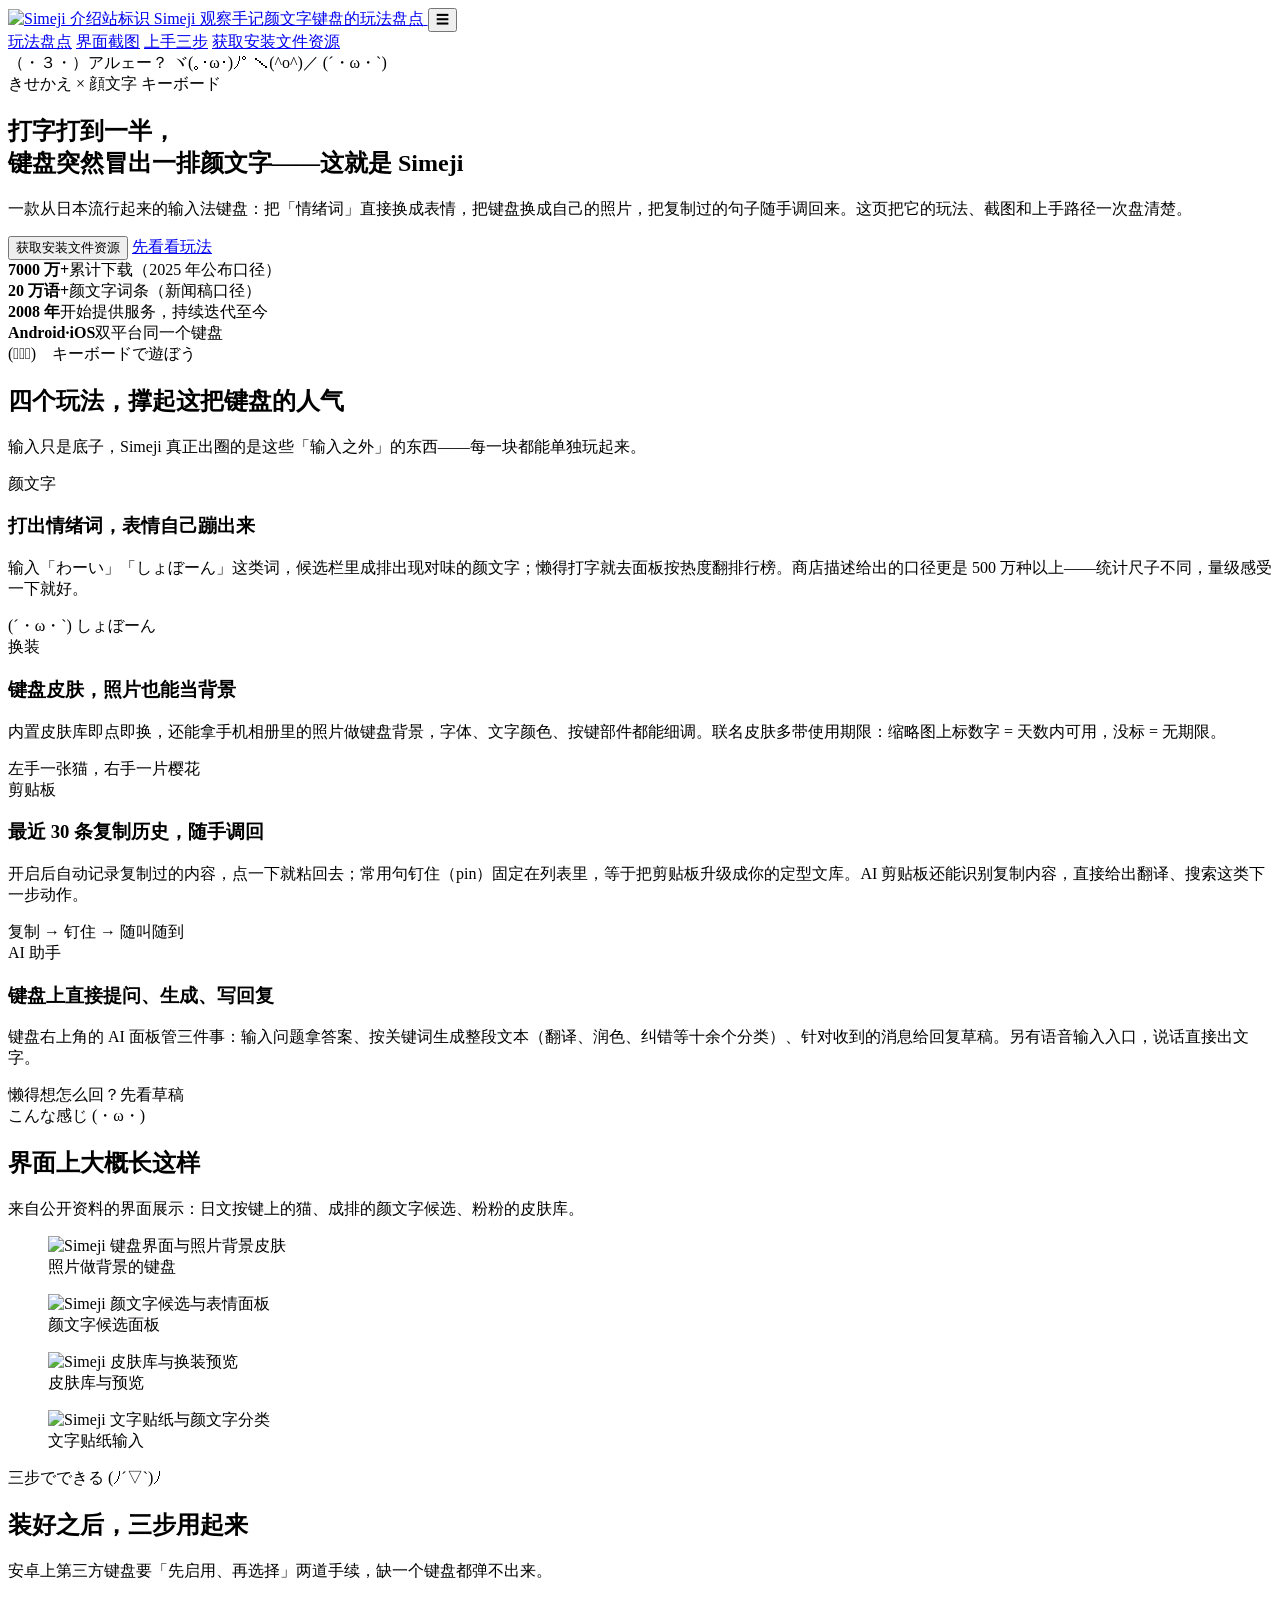
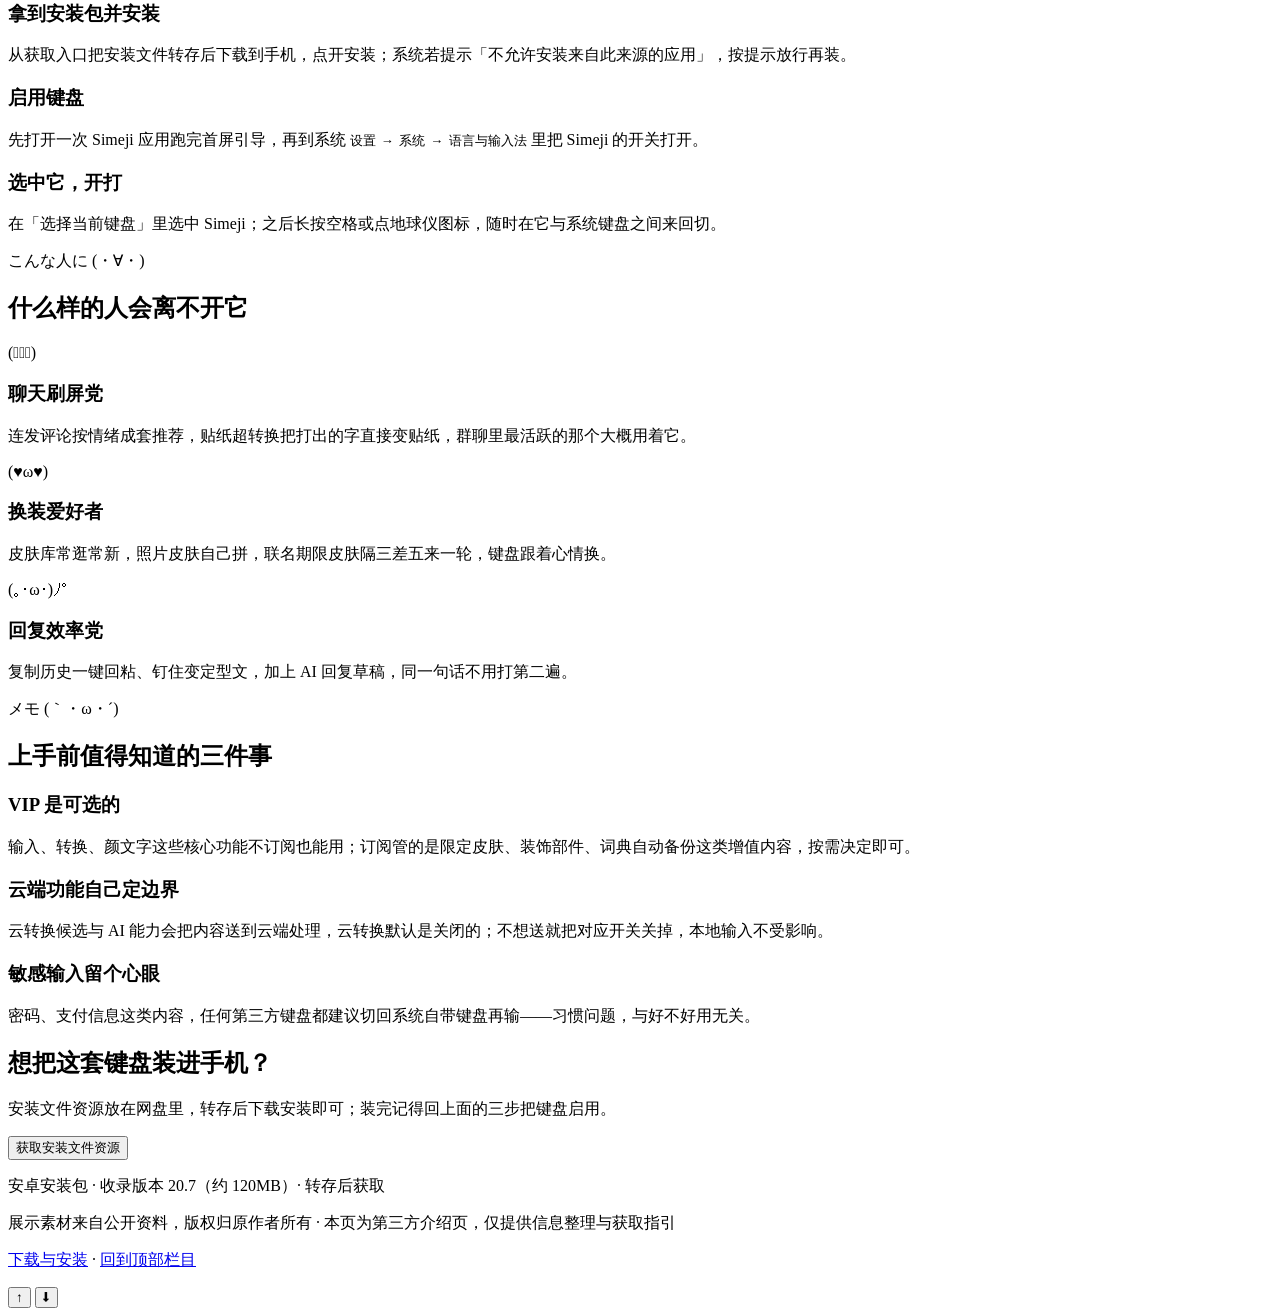
==== index.html @ 94d5c92c "update" ====
<!DOCTYPE html>
<html lang="zh-CN">
<head>
<meta charset="UTF-8">
<meta name="viewport" content="width=device-width, initial-scale=1.0">
<title>Simeji 是款什么键盘？颜文字、换装、剪贴板玩法一次看明白</title>
<meta name="description" content="Simeji 是一款在日本流行的颜文字键盘应用：打出情绪词就蹦表情、照片能当键盘背景、剪贴板自动记 30 条历史。这里用一页盘点它的玩法与上手路径，并附安装文件资源的获取入口。">
<link rel="icon" type="image/svg+xml" href="/assets/img/favicon.svg">
<link rel="preconnect" href="https://fonts.googleapis.com">
<link rel="preconnect" href="https://fonts.gstatic.com" crossorigin>
<link href="https://fonts.googleapis.com/css2?family=Zen+Maru+Gothic:wght@500;700;800&family=Noto+Sans+SC:wght@400;600;700;800&display=swap" rel="stylesheet">
<link rel="stylesheet" href="/assets/css/style.css">
</head>
<body>

<header class="site-header">
  <div class="header-inner">
    <a class="brand" href="/">
      <img src="/assets/img/favicon.svg" alt="Simeji 介绍站标识" width="38" height="38">
      <span class="name">Simeji 观察手记<span class="tag">颜文字键盘的玩法盘点</span></span>
    </a>
    <button class="nav-toggle" aria-label="展开菜单" aria-expanded="false">☰</button>
    <nav class="main-nav">
      <a href="#features">玩法盘点</a>
      <a href="#shots">界面截图</a>
      <a href="#steps">上手三步</a>
      <a class="nav-cta" href="/download.html">获取安装文件资源</a>
    </nav>
  </div>
</header>

<section class="hero">
  <span class="kaomoji-float k1">（・３・）アルェー？</span>
  <span class="kaomoji-float k2">ヾ(｡･ω･)ﾉﾟ</span>
  <span class="kaomoji-float k3">＼(^o^)／</span>
  <span class="kaomoji-float k4">(´・ω・`)</span>
  <div class="wrap">
    <span class="hero-badge">きせかえ × 顔文字 キーボード</span>
    <h1>打字打到一半，<br>键盘突然<span class="hl">冒出一排颜文字</span>——这就是 Simeji</h1>
    <p class="lead">一款从日本流行起来的输入法键盘：把「情绪词」直接换成表情，把键盘换成自己的照片，把复制过的句子随手调回来。这页把它的玩法、截图和上手路径一次盘清楚。</p>
    <div class="hero-actions">
      <button class="btn btn-primary" data-link="download">获取安装文件资源</button>
      <a class="btn btn-ghost" href="#features">先看看玩法</a>
    </div>
  </div>
</section>

<div class="stats">
  <div class="wrap stats-grid">
    <div class="stat"><b>7000 万+</b><span>累计下载（2025 年公布口径）</span></div>
    <div class="stat"><b>20 万语+</b><span>颜文字词条（新闻稿口径）</span></div>
    <div class="stat"><b>2008 年</b><span>开始提供服务，持续迭代至今</span></div>
    <div class="stat"><b>Android·iOS</b><span>双平台同一个键盘</span></div>
  </div>
</div>

<section class="block" id="features">
  <div class="wrap">
    <div class="block-head reveal">
      <span class="kao">(ﾟ∀ﾟ)　キーボードで遊ぼう</span>
      <h2>四个玩法，撑起这把键盘的人气</h2>
      <p>输入只是底子，Simeji 真正出圈的是这些「输入之外」的东西——每一块都能单独玩起来。</p>
    </div>
    <div class="feature-grid">
      <article class="feature-card reveal">
        <span class="emoji-seal">颜文字</span>
        <h3>打出情绪词，表情自己蹦出来</h3>
        <p>输入「わーい」「しょぼーん」这类词，候选栏里成排出现对味的颜文字；懒得打字就去面板按热度翻排行榜。商店描述给出的口径更是 500 万种以上——统计尺子不同，量级感受一下就好。</p>
        <span class="face">(´・ω・`) しょぼーん</span>
      </article>
      <article class="feature-card reveal">
        <span class="emoji-seal">换装</span>
        <h3>键盘皮肤，照片也能当背景</h3>
        <p>内置皮肤库即点即换，还能拿手机相册里的照片做键盘背景，字体、文字颜色、按键部件都能细调。联名皮肤多带使用期限：缩略图上标数字 = 天数内可用，没标 = 无期限。</p>
        <span class="face">左手一张猫，右手一片樱花</span>
      </article>
      <article class="feature-card reveal">
        <span class="emoji-seal">剪贴板</span>
        <h3>最近 30 条复制历史，随手调回</h3>
        <p>开启后自动记录复制过的内容，点一下就粘回去；常用句钉住（pin）固定在列表里，等于把剪贴板升级成你的定型文库。AI 剪贴板还能识别复制内容，直接给出翻译、搜索这类下一步动作。</p>
        <span class="face">复制 → 钉住 → 随叫随到</span>
      </article>
      <article class="feature-card reveal">
        <span class="emoji-seal">AI 助手</span>
        <h3>键盘上直接提问、生成、写回复</h3>
        <p>键盘右上角的 AI 面板管三件事：输入问题拿答案、按关键词生成整段文本（翻译、润色、纠错等十余个分类）、针对收到的消息给回复草稿。另有语音输入入口，说话直接出文字。</p>
        <span class="face">懒得想怎么回？先看草稿</span>
      </article>
    </div>
  </div>
</section>

<section class="shots block" id="shots">
  <div class="wrap">
    <div class="block-head reveal">
      <span class="kao">こんな感じ (・ω・)</span>
      <h2>界面上大概长这样</h2>
      <p>来自公开资料的界面展示：日文按键上的猫、成排的颜文字候选、粉粉的皮肤库。</p>
    </div>
    <div class="shots-grid">
      <figure class="shot-card reveal">
        <img src="/assets/img/shot-keyboard.jpg" alt="Simeji 键盘界面与照片背景皮肤" width="480" height="800" loading="lazy">
        <figcaption>照片做背景的键盘</figcaption>
      </figure>
      <figure class="shot-card reveal">
        <img src="/assets/img/shot-kaomoji.jpg" alt="Simeji 颜文字候选与表情面板" width="480" height="800" loading="lazy">
        <figcaption>颜文字候选面板</figcaption>
      </figure>
      <figure class="shot-card reveal">
        <img src="/assets/img/shot-skin.jpg" alt="Simeji 皮肤库与换装预览" width="480" height="800" loading="lazy">
        <figcaption>皮肤库与预览</figcaption>
      </figure>
      <figure class="shot-card reveal">
        <img src="/assets/img/shot-stamp.jpg" alt="Simeji 文字贴纸与颜文字分类" width="480" height="800" loading="lazy">
        <figcaption>文字贴纸输入</figcaption>
      </figure>
    </div>
  </div>
</section>

<section class="block" id="steps">
  <div class="wrap">
    <div class="block-head reveal">
      <span class="kao">三步でできる (ﾉ´▽`)ﾉ</span>
      <h2>装好之后，三步用起来</h2>
      <p>安卓上第三方键盘要「先启用、再选择」两道手续，缺一个键盘都弹不出来。</p>
    </div>
    <div class="steps-list">
      <div class="step reveal">
        <h3>拿到安装包并安装</h3>
        <p>从获取入口把安装文件转存后下载到手机，点开安装；系统若提示「不允许安装来自此来源的应用」，按提示放行再装。</p>
      </div>
      <div class="step reveal">
        <h3>启用键盘</h3>
        <p>先打开一次 Simeji 应用跑完首屏引导，再到系统 <code>设置 → 系统 → 语言与输入法</code> 里把 Simeji 的开关打开。</p>
      </div>
      <div class="step reveal">
        <h3>选中它，开打</h3>
        <p>在「选择当前键盘」里选中 Simeji；之后长按空格或点地球仪图标，随时在它与系统键盘之间来回切。</p>
      </div>
    </div>
  </div>
</section>

<section class="crowd-band block">
  <div class="wrap">
    <div class="block-head reveal">
      <span class="kao">こんな人に (・∀・)</span>
      <h2>什么样的人会离不开它</h2>
    </div>
    <div class="crowd-grid">
      <div class="crowd-card reveal">
        <span class="face">(ﾟ∀ﾟ)</span>
        <h3>聊天刷屏党</h3>
        <p>连发评论按情绪成套推荐，贴纸超转换把打出的字直接变贴纸，群聊里最活跃的那个大概用着它。</p>
      </div>
      <div class="crowd-card reveal">
        <span class="face">(♥ω♥)</span>
        <h3>换装爱好者</h3>
        <p>皮肤库常逛常新，照片皮肤自己拼，联名期限皮肤隔三差五来一轮，键盘跟着心情换。</p>
      </div>
      <div class="crowd-card reveal">
        <span class="face">(｡･ω･)ﾉﾟ</span>
        <h3>回复效率党</h3>
        <p>复制历史一键回粘、钉住变定型文，加上 AI 回复草稿，同一句话不用打第二遍。</p>
      </div>
    </div>
  </div>
</section>

<section class="block">
  <div class="wrap">
    <div class="block-head reveal">
      <span class="kao">メモ (｀・ω・´)</span>
      <h2>上手前值得知道的三件事</h2>
    </div>
    <div class="tips-grid">
      <div class="tip reveal">
        <h3>VIP 是可选的</h3>
        <p>输入、转换、颜文字这些核心功能不订阅也能用；订阅管的是限定皮肤、装饰部件、词典自动备份这类增值内容，按需决定即可。</p>
      </div>
      <div class="tip reveal">
        <h3>云端功能自己定边界</h3>
        <p>云转换候选与 AI 能力会把内容送到云端处理，云转换默认是关闭的；不想送就把对应开关关掉，本地输入不受影响。</p>
      </div>
      <div class="tip reveal">
        <h3>敏感输入留个心眼</h3>
        <p>密码、支付信息这类内容，任何第三方键盘都建议切回系统自带键盘再输——习惯问题，与好不好用无关。</p>
      </div>
    </div>
  </div>
</section>

<section class="block">
  <div class="wrap">
    <div class="get-box reveal">
      <h2>想把这套键盘装进手机？</h2>
      <p>安装文件资源放在网盘里，转存后下载安装即可；装完记得回上面的三步把键盘启用。</p>
      <button class="btn btn-primary" data-link="download">获取安装文件资源</button>
      <p class="get-note">安卓安装包 · 收录版本 20.7（约 120MB）· 转存后获取</p>
    </div>
  </div>
</section>

<footer class="site-footer">
  <div class="wrap">
    <p>展示素材来自公开资料，版权归原作者所有 · 本页为第三方介绍页，仅提供信息整理与获取指引</p>
    <p class="foot-links"><a href="/download.html">下载与安装</a> · <a href="/">回到顶部栏目</a></p>
  </div>
</footer>

<div class="float-btns">
  <button class="float-btn top" aria-label="返回顶部">↑</button>
  <button class="float-btn dl" data-link="download" aria-label="获取安装文件资源">⬇</button>
</div>

<script src="/assets/js/links.js"></script>
<script src="/assets/js/app.js"></script>
</body>
</html>
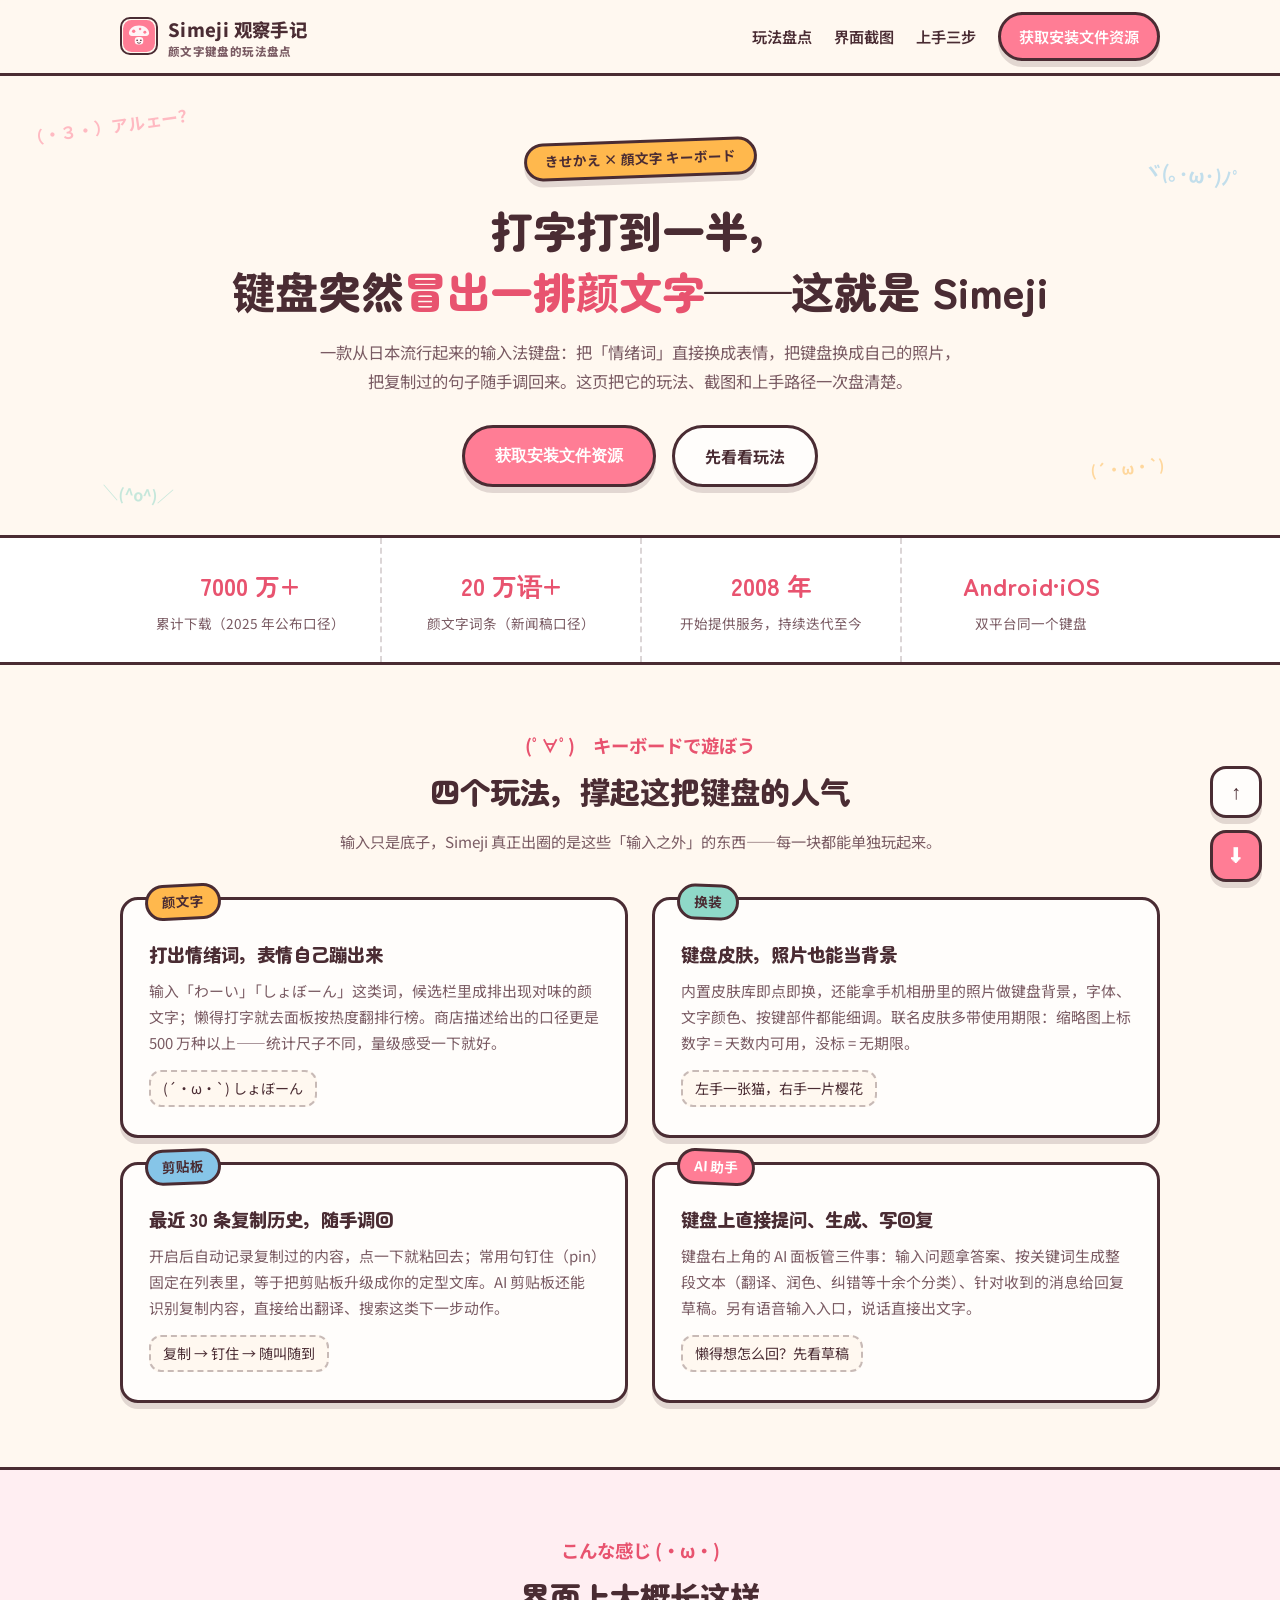
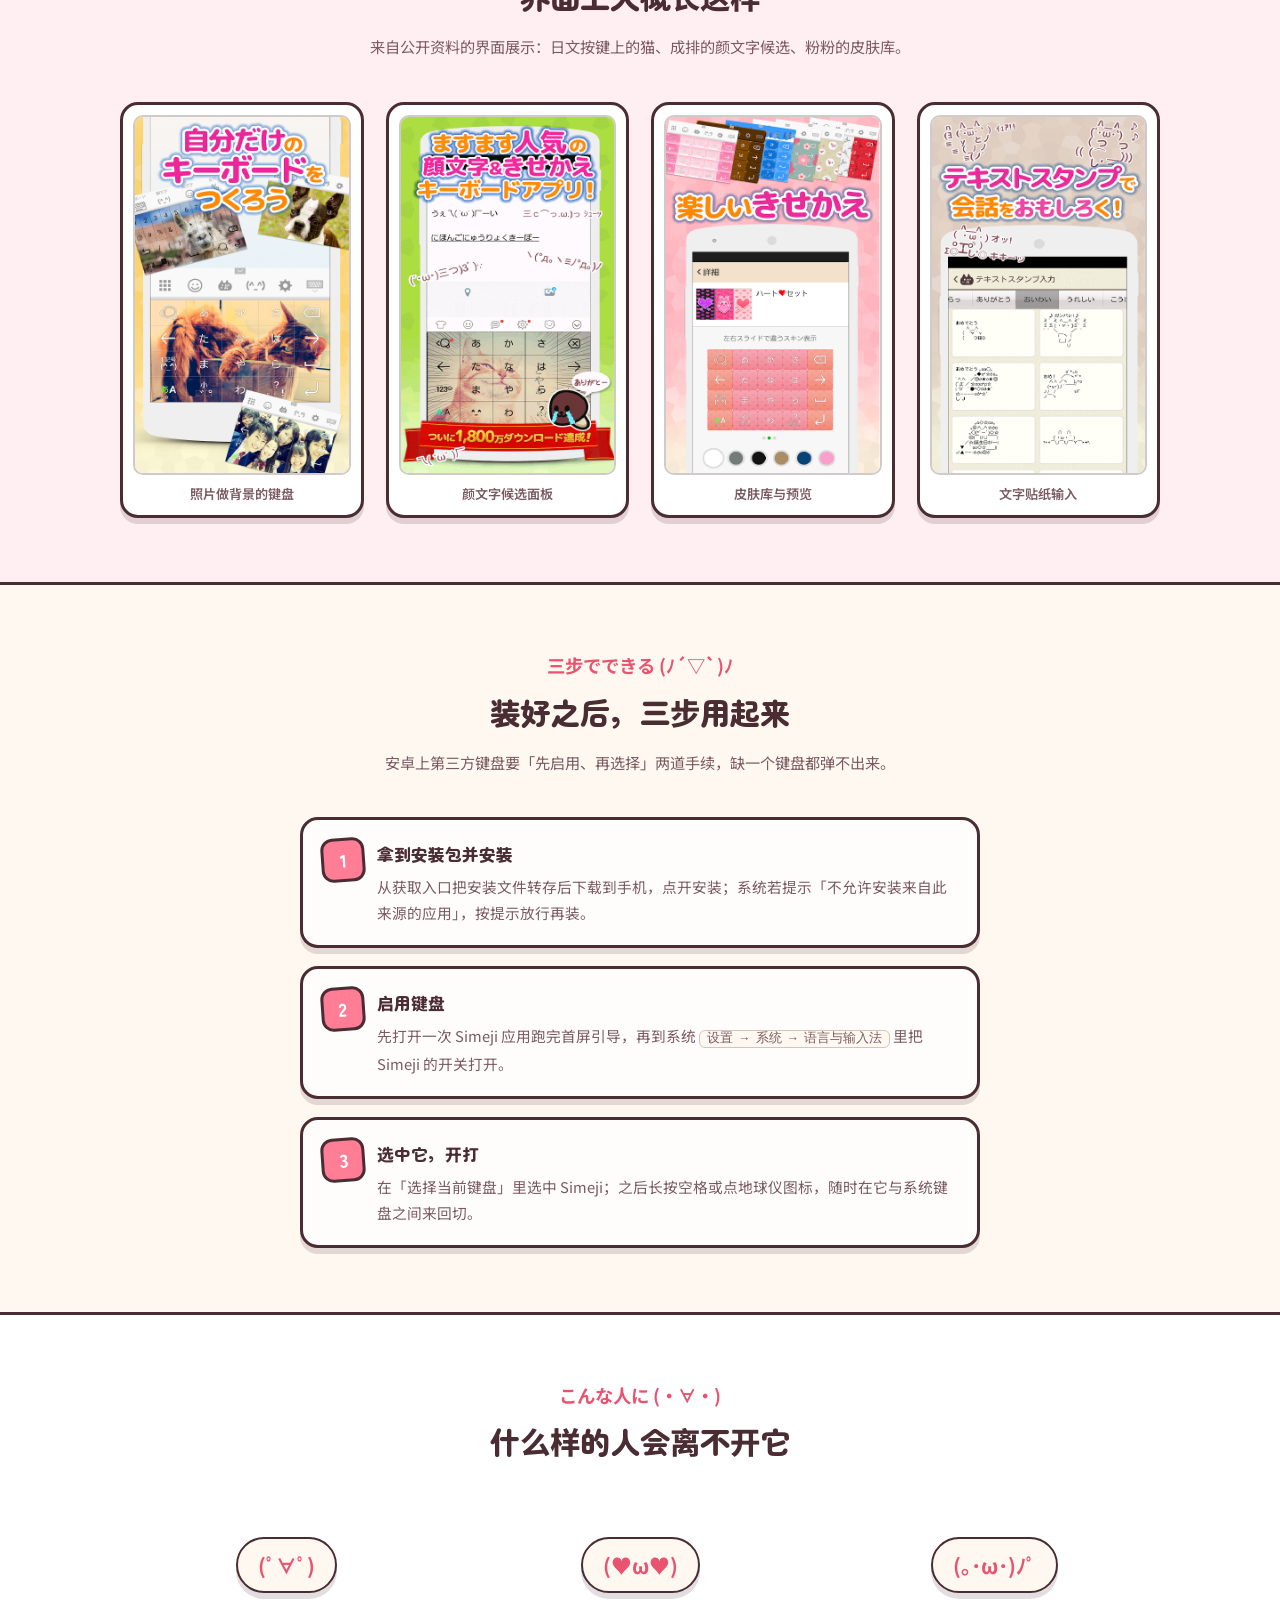
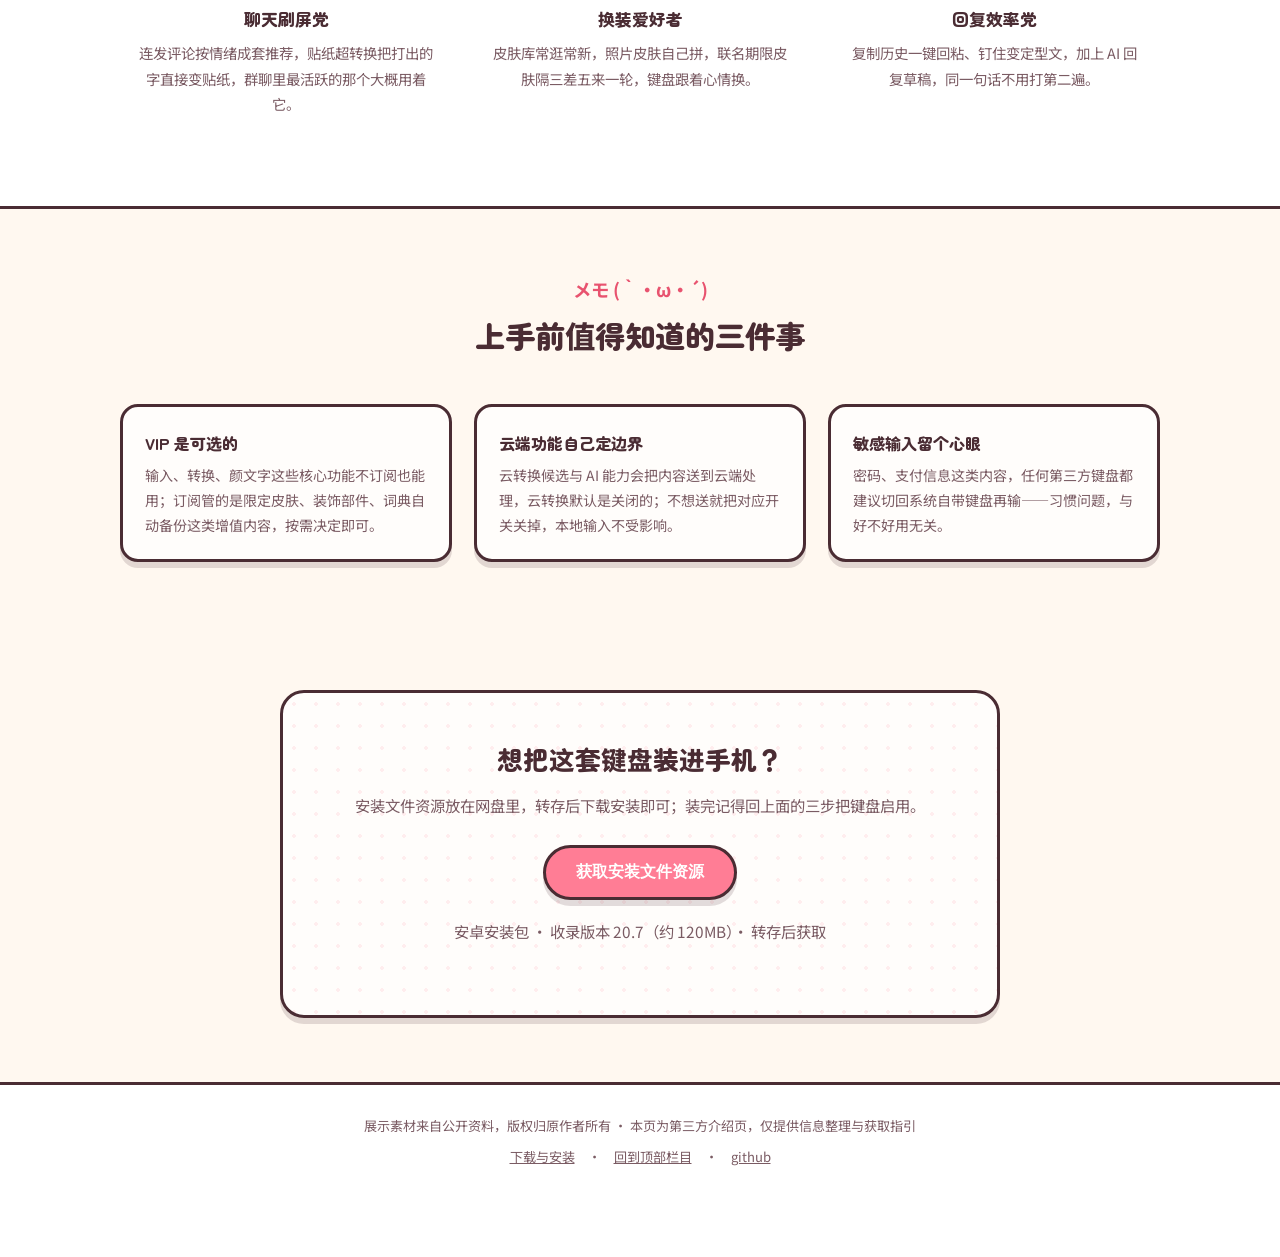
==== commit f69263fd: "update" ====
--- a/index.html
+++ b/index.html
@@ -205,7 +205,7 @@
 <footer class="site-footer">
   <div class="wrap">
     <p>展示素材来自公开资料，版权归原作者所有 · 本页为第三方介绍页，仅提供信息整理与获取指引</p>
-    <p class="foot-links"><a href="/download.html">下载与安装</a> · <a href="/">回到顶部栏目</a></p>
+    <p class="foot-links"><a href="/download.html">下载与安装</a> · <a href="/">回到顶部栏目</a> · <a href="https://github.com/alipymanbu/simeji.gltd.quest" target="_blank" rel="noopener">github</a></p>
   </div>
 </footer>
 
--- a/assets/css/style.css
+++ b/assets/css/style.css
@@ -0,0 +1,291 @@
+/* simeji.gltd.quest — 贴纸感 · 颜文字主题 */
+:root {
+  --pink: #ff7d95;
+  --pink-deep: #e8536f;
+  --plum: #4a2c33;
+  --plum-soft: #7a5b63;
+  --cream: #fff8f0;
+  --card: #fffdfb;
+  --mustard: #ffb84d;
+  --mint: #8fd8c8;
+  --sky: #86c5e8;
+  --line: 3px solid var(--plum);
+  --shadow: 0 6px 0 rgba(74, 44, 51, 0.16);
+  --radius: 18px;
+}
+
+* { box-sizing: border-box; margin: 0; padding: 0; }
+
+html { scroll-behavior: smooth; }
+
+body {
+  font-family: "Noto Sans SC", "Zen Maru Gothic", "PingFang SC", "Microsoft YaHei", sans-serif;
+  background: var(--cream);
+  color: var(--plum);
+  line-height: 1.75;
+  overflow-x: hidden;
+}
+
+img { max-width: 100%; height: auto; display: block; }
+
+a { color: var(--pink-deep); }
+
+.wrap { max-width: 1080px; margin: 0 auto; padding: 0 20px; }
+
+h1, h2, h3, .round-face {
+  font-family: "Zen Maru Gothic", "Noto Sans SC", "PingFang SC", "Microsoft YaHei", sans-serif;
+}
+
+/* ---------- 头部导航 ---------- */
+.site-header {
+  position: sticky; top: 0; z-index: 50;
+  background: rgba(255, 248, 240, 0.94);
+  border-bottom: var(--line);
+  backdrop-filter: blur(6px);
+}
+.header-inner {
+  display: flex; align-items: center; justify-content: space-between;
+  padding: 12px 20px; max-width: 1080px; margin: 0 auto;
+}
+.brand { display: flex; align-items: center; gap: 10px; text-decoration: none; color: var(--plum); }
+.brand img { width: 38px; height: 38px; border-radius: 10px; border: 2.5px solid var(--plum); }
+.brand .name { font-weight: 800; font-size: 1.15rem; letter-spacing: 0.02em; }
+.brand .tag { font-size: 0.72rem; color: var(--plum-soft); display: block; line-height: 1.2; }
+
+.main-nav { display: flex; align-items: center; gap: 22px; }
+.main-nav a { text-decoration: none; color: var(--plum); font-weight: 600; font-size: 0.95rem; }
+.main-nav a:hover { color: var(--pink-deep); }
+.nav-cta {
+  background: var(--pink); color: #fff !important;
+  padding: 8px 18px; border-radius: 999px; border: var(--line); box-shadow: var(--shadow);
+}
+.nav-cta:hover { background: var(--pink-deep); }
+
+.nav-toggle {
+  display: none; background: var(--card); border: var(--line); border-radius: 12px;
+  width: 44px; height: 40px; cursor: pointer; font-size: 1.1rem; color: var(--plum);
+}
+
+/* ---------- 英雄区 ---------- */
+.hero { padding: 64px 0 48px; position: relative; overflow: hidden; }
+.hero .wrap { position: relative; z-index: 2; text-align: center; }
+.hero-badge {
+  display: inline-block; background: var(--mustard); border: var(--line);
+  border-radius: 999px; padding: 4px 18px; font-weight: 700; font-size: 0.85rem;
+  transform: rotate(-2deg); box-shadow: var(--shadow); margin-bottom: 22px;
+}
+.hero h1 { font-size: clamp(1.7rem, 4.2vw, 2.7rem); line-height: 1.4; font-weight: 800; }
+.hero h1 .hl { color: var(--pink-deep); }
+.hero .lead { max-width: 640px; margin: 18px auto 30px; color: var(--plum-soft); font-size: 1.02rem; }
+
+.hero-actions { display: flex; gap: 16px; justify-content: center; flex-wrap: wrap; }
+.btn {
+  display: inline-block; text-decoration: none; font-weight: 700; font-size: 1rem;
+  padding: 14px 30px; border-radius: 999px; border: var(--line);
+  transition: transform 0.15s ease, box-shadow 0.15s ease;
+}
+.btn:hover { transform: translateY(-2px); }
+.btn-primary { background: var(--pink); color: #fff; box-shadow: var(--shadow); }
+.btn-primary:hover { background: var(--pink-deep); }
+.btn-ghost { background: var(--card); color: var(--plum); box-shadow: var(--shadow); }
+
+.kaomoji-float {
+  position: absolute; z-index: 1; font-weight: 700; color: var(--pink);
+  opacity: 0.5; user-select: none; white-space: nowrap; pointer-events: none;
+}
+.k1 { top: 8%; left: 2%; font-size: 1.05rem; transform: rotate(-8deg); }
+.k2 { top: 18%; right: 3%; font-size: 1.2rem; transform: rotate(6deg); color: var(--sky); }
+.k3 { bottom: 6%; left: 8%; font-size: 1rem; transform: rotate(4deg); color: var(--mint); }
+.k4 { bottom: 12%; right: 9%; font-size: 0.95rem; transform: rotate(-5deg); color: var(--mustard); }
+
+/* ---------- 数字带 ---------- */
+.stats { border-top: var(--line); border-bottom: var(--line); background: #fff; }
+.stats-grid { display: grid; grid-template-columns: repeat(4, 1fr); }
+.stat { padding: 26px 12px; text-align: center; border-left: 2px dashed rgba(74,44,51,0.2); }
+.stat:first-child { border-left: none; }
+.stat b { display: block; font-size: 1.55rem; color: var(--pink-deep); font-family: "Zen Maru Gothic", sans-serif; }
+.stat span { font-size: 0.85rem; color: var(--plum-soft); }
+
+/* ---------- 通用区块 ---------- */
+section.block { padding: 64px 0; }
+.block-head { text-align: center; margin-bottom: 42px; }
+.block-head .kao { font-size: 1.15rem; color: var(--pink-deep); font-weight: 700; }
+.block-head h2 { font-size: clamp(1.4rem, 3vw, 1.9rem); font-weight: 800; margin-top: 4px; }
+.block-head p { color: var(--plum-soft); max-width: 620px; margin: 10px auto 0; font-size: 0.95rem; }
+
+/* ---------- 玩法卡片 ---------- */
+.feature-grid { display: grid; grid-template-columns: repeat(2, 1fr); gap: 24px; }
+.feature-card {
+  background: var(--card); border: var(--line); border-radius: var(--radius);
+  padding: 28px 26px; box-shadow: var(--shadow); position: relative;
+}
+.feature-card .emoji-seal {
+  position: absolute; top: -16px; left: 22px; background: var(--mustard);
+  border: var(--line); border-radius: 999px; padding: 3px 14px; font-weight: 700; font-size: 0.85rem;
+  transform: rotate(-3deg);
+}
+.feature-card:nth-child(2) .emoji-seal { background: var(--mint); transform: rotate(2deg); }
+.feature-card:nth-child(3) .emoji-seal { background: var(--sky); transform: rotate(-2deg); }
+.feature-card:nth-child(4) .emoji-seal { background: var(--pink); color: #fff; transform: rotate(3deg); }
+.feature-card h3 { font-size: 1.15rem; font-weight: 800; margin: 10px 0 8px; }
+.feature-card p { font-size: 0.93rem; color: var(--plum-soft); }
+.feature-card .face {
+  display: inline-block; margin-top: 14px; background: var(--cream);
+  border: 2px dashed rgba(74,44,51,0.3); border-radius: 12px; padding: 4px 12px;
+  font-size: 0.88rem; color: var(--plum);
+}
+
+/* ---------- 截图墙 ---------- */
+.shots { background: #ffeef2; border-top: var(--line); border-bottom: var(--line); }
+.shots-grid { display: grid; grid-template-columns: repeat(4, 1fr); gap: 22px; }
+.shot-card {
+  background: #fff; border: var(--line); border-radius: var(--radius);
+  padding: 10px; box-shadow: var(--shadow);
+}
+.shot-card img { border-radius: 10px; border: 2px solid rgba(74,44,51,0.25); width: 100%; }
+.shot-card figcaption {
+  text-align: center; font-size: 0.82rem; color: var(--plum-soft); padding-top: 8px; font-weight: 600;
+}
+
+/* ---------- 步骤 ---------- */
+.steps-list { max-width: 680px; margin: 0 auto; display: grid; gap: 18px; counter-reset: step; }
+.step {
+  background: var(--card); border: var(--line); border-radius: var(--radius);
+  padding: 20px 22px 20px 74px; position: relative; box-shadow: var(--shadow);
+}
+.step::before {
+  counter-increment: step; content: counter(step);
+  position: absolute; left: 18px; top: 18px; width: 38px; height: 38px;
+  background: var(--pink); color: #fff; border: var(--line); border-radius: 12px;
+  display: flex; align-items: center; justify-content: center;
+  font-weight: 800; font-size: 1.15rem; font-family: "Zen Maru Gothic", sans-serif;
+  transform: rotate(-4deg);
+}
+.step h3 { font-size: 1.05rem; font-weight: 800; margin-bottom: 4px; }
+.step p { font-size: 0.92rem; color: var(--plum-soft); }
+.step code {
+  background: var(--cream); border: 1.5px solid rgba(74,44,51,0.25);
+  border-radius: 6px; padding: 1px 7px; font-size: 0.85em;
+}
+
+/* ---------- 适合谁 ---------- */
+.crowd-band { background: #fff; border-top: var(--line); border-bottom: var(--line); }
+.crowd-grid { display: grid; grid-template-columns: repeat(3, 1fr); gap: 22px; }
+.crowd-card { text-align: center; padding: 26px 18px; }
+.crowd-card .face {
+  font-size: 1.3rem; font-weight: 700; color: var(--pink-deep);
+  background: var(--cream); border: 2.5px solid var(--plum); border-radius: 999px;
+  display: inline-block; padding: 8px 20px; margin-bottom: 12px; box-shadow: var(--shadow);
+}
+.crowd-card h3 { font-size: 1.05rem; font-weight: 800; margin-bottom: 6px; }
+.crowd-card p { font-size: 0.9rem; color: var(--plum-soft); }
+
+/* ---------- 获取区 ---------- */
+.get-box {
+  max-width: 720px; margin: 0 auto; text-align: center;
+  background: var(--card); border: var(--line); border-radius: 24px;
+  padding: 44px 30px; box-shadow: var(--shadow);
+  background-image: radial-gradient(rgba(255, 125, 149, 0.12) 2px, transparent 2px);
+  background-size: 22px 22px;
+}
+.get-box h2 { font-size: 1.6rem; font-weight: 800; margin-bottom: 10px; }
+.get-box p { color: var(--plum-soft); margin-bottom: 26px; font-size: 0.96rem; }
+.get-note { font-size: 0.82rem; margin-top: 18px; color: var(--plum-soft); }
+
+/* ---------- 小贴士 ---------- */
+.tips-grid { display: grid; grid-template-columns: repeat(3, 1fr); gap: 22px; }
+.tip {
+  background: var(--card); border: var(--line); border-radius: var(--radius);
+  padding: 22px; box-shadow: var(--shadow);
+}
+.tip h3 { font-size: 1rem; font-weight: 800; margin-bottom: 6px; }
+.tip p { font-size: 0.88rem; color: var(--plum-soft); }
+
+/* ---------- 下载页专属 ---------- */
+.dl-hero { text-align: center; padding: 56px 0 36px; }
+.dl-hero .pill {
+  display: inline-block; background: var(--mint); border: var(--line); border-radius: 999px;
+  padding: 4px 18px; font-weight: 700; font-size: 0.85rem; transform: rotate(-2deg);
+  box-shadow: var(--shadow); margin-bottom: 18px;
+}
+.dl-hero h1 { font-size: clamp(1.6rem, 4vw, 2.3rem); font-weight: 800; line-height: 1.4; }
+.dl-hero p { color: var(--plum-soft); max-width: 600px; margin: 14px auto 26px; }
+.dl-card {
+  max-width: 640px; margin: 0 auto; background: var(--card); border: var(--line);
+  border-radius: 22px; padding: 30px 26px; box-shadow: var(--shadow); text-align: center;
+}
+.dl-card .btn { font-size: 1.08rem; }
+.dl-meta { margin-top: 14px; font-size: 0.83rem; color: var(--plum-soft); }
+
+.qa-list { max-width: 680px; margin: 0 auto; display: grid; gap: 18px; }
+.qa {
+  background: var(--card); border: var(--line); border-radius: var(--radius);
+  padding: 20px 24px; box-shadow: var(--shadow);
+}
+.qa h3 { font-size: 1.02rem; font-weight: 800; margin-bottom: 8px; }
+.qa h3 .q { color: var(--pink-deep); margin-right: 8px; }
+.qa p, .qa li { font-size: 0.92rem; color: var(--plum-soft); }
+.qa ol, .qa ul { padding-left: 1.3em; display: grid; gap: 4px; }
+
+/* ---------- 页脚 ---------- */
+.site-footer {
+  border-top: var(--line); background: #fff; padding: 30px 0 90px; text-align: center;
+}
+.site-footer p { font-size: 0.82rem; color: var(--plum-soft); }
+.site-footer .foot-links { margin-top: 8px; font-size: 0.82rem; }
+.site-footer .foot-links a { color: var(--plum-soft); margin: 0 10px; }
+
+/* ---------- 浮动按钮 ---------- */
+.float-btns {
+  position: fixed; right: 18px; bottom: 18px; z-index: 60;
+  display: flex; flex-direction: column; gap: 12px;
+}
+.float-btn {
+  width: 52px; height: 52px; border-radius: 16px; border: var(--line);
+  background: var(--card); box-shadow: var(--shadow); cursor: pointer;
+  display: flex; align-items: center; justify-content: center;
+  font-size: 1.25rem; font-weight: 800; color: var(--plum);
+  opacity: 0; visibility: hidden; transform: translateY(8px);
+  transition: opacity 0.25s ease, transform 0.25s ease, visibility 0.25s;
+  text-decoration: none;
+}
+.float-btn.show { opacity: 1; visibility: visible; transform: translateY(0); }
+.float-btn.dl { background: var(--pink); color: #fff; opacity: 1; visibility: visible; transform: none; }
+.float-btn.dl:hover { background: var(--pink-deep); }
+.float-btn.top:hover { background: var(--cream); }
+
+/* ---------- 动效 ---------- */
+.reveal { opacity: 0; transform: translateY(22px); transition: opacity 0.6s ease, transform 0.6s ease; }
+.reveal.in { opacity: 1; transform: none; }
+
+@media (prefers-reduced-motion: reduce) {
+  html { scroll-behavior: auto; }
+  .reveal { opacity: 1; transform: none; transition: none; }
+  .btn, .float-btn { transition: none; }
+}
+
+/* ---------- 响应式 ---------- */
+@media (max-width: 860px) {
+  .stats-grid { grid-template-columns: repeat(2, 1fr); }
+  .stat:nth-child(3) { border-left: none; }
+  .stat { border-top: 2px dashed rgba(74,44,51,0.15); }
+  .stat:nth-child(1), .stat:nth-child(2) { border-top: none; }
+  .shots-grid { grid-template-columns: repeat(2, 1fr); }
+  .crowd-grid, .tips-grid { grid-template-columns: 1fr; max-width: 480px; margin: 0 auto; }
+}
+
+@media (max-width: 760px) {
+  .nav-toggle { display: block; }
+  .main-nav {
+    display: none; position: absolute; top: 100%; left: 0; right: 0;
+    background: var(--cream); border-bottom: var(--line);
+    flex-direction: column; align-items: stretch; gap: 0; padding: 8px 20px 16px;
+  }
+  .main-nav.open { display: flex; }
+  .main-nav a { padding: 12px 4px; border-bottom: 1.5px dashed rgba(74,44,51,0.18); }
+  .main-nav a:last-child { border-bottom: none; }
+  .nav-cta { text-align: center; margin-top: 8px; }
+  .feature-grid { grid-template-columns: 1fr; }
+  .hero { padding: 44px 0 40px; }
+  section.block { padding: 48px 0; }
+}
